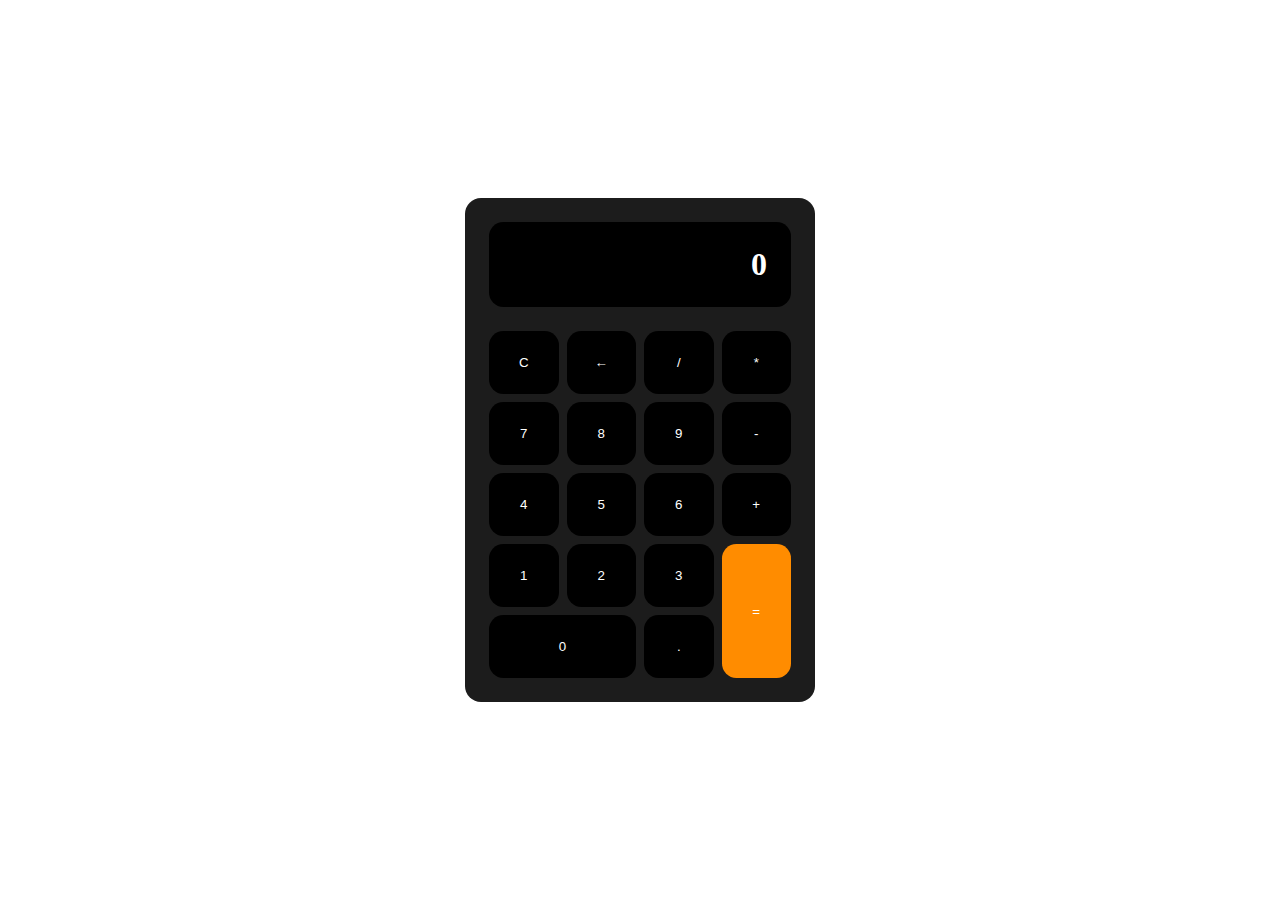
==== index.html @ 7c26b34b "Primera subida" ====
<!DOCTYPE html>
<html lang="es">
<head>
    <meta charset="UTF-8">
    <meta http-equiv="X-UA-Compatible" content="IE=edge">
    <meta name="viewport" content="width=device-width, initial-scale=1.0">
    <title>Calculadora Gian Wagner</title>
    <link rel="stylesheet" href="./css/main.css">
</head>
<body>

    <div class="calculadora">

        <div class="pantalla">0</div>

        <button id="c" class="btn">C</button>
        <button id="borrar" class="btn">←</button>
        <button class="btn">/</button>
        <button class="btn">*</button>
        <button class="btn">7</button>
        <button class="btn">8</button>
        <button class="btn">9</button>
        <button class="btn">-</button>
        <button class="btn">4</button>
        <button class="btn">5</button>
        <button class="btn">6</button>
        <button class="btn">+</button>
        <button class="btn">1</button>
        <button class="btn">2</button>
        <button class="btn">3</button>
        <button id="igual" class="btn">=</button>
        <button id="cero" class="btn">0</button>
        <button class="btn">.</button>
    </div>

    
    <script src="./js/main.js"></script>
</body>
</html>
---- css/main.css ----
* {
    margin: 0;
    padding: 0;
    box-sizing: border-box;
    font-family: sans-serif;
}

body {
    min-height: 100vh;
    background-color: #ffffff;
    display: grid;
    place-items: center;
}

.calculadora {
    background-color: #030303e6;
    color: white;
    width: 350px;
    max-width: 100%;
    padding: 1.5rem;
    border-radius: 1rem;
    display: grid;
    grid-template-columns: repeat(4, 1fr);
    gap: .5rem;
}

.pantalla {
    grid-column: 1 / -1;
    background-color: #000000;
    padding: 1.5rem;
    font-size: 2rem;
    text-align: right;
    border-radius: .9rem;
    margin-bottom: 1rem;
    font-family: Trebuchet MS;
    font-weight: 600;
}

.btn {
    background-color: #000000;;
    color: white;
    border: 0;
    padding: 1.5rem .5rem;
    display: flex;
    justify-content: center;
    align-items: center;
    border-radius: .9rem;
    cursor: pointer;
}

.btn:hover {
    background-color: #030303e6;
}

#cero {
    grid-column: span 2;
}

#igual {
    grid-row: span 2;
    background-color: #FF8C00;
}

#igual:hover {
    background-color: #f98354;
}
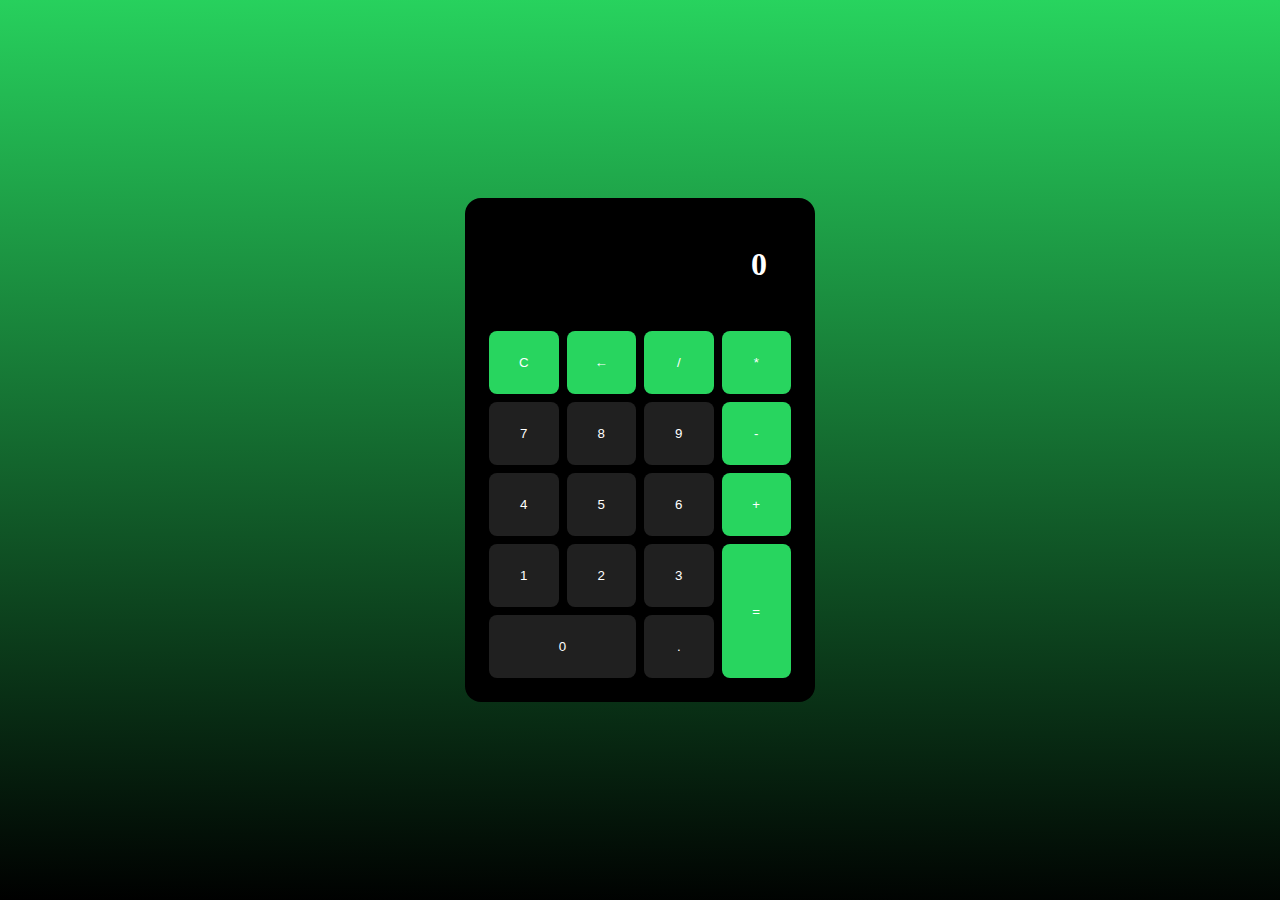
==== commit 95bbc6e5: "Update index.html" ====
--- a/index.html
+++ b/index.html
@@ -4,27 +4,27 @@
     <meta charset="UTF-8">
     <meta http-equiv="X-UA-Compatible" content="IE=edge">
     <meta name="viewport" content="width=device-width, initial-scale=1.0">
-    <title>Calculadora Gian Wagner</title>
+    <title>Calculadora Gian Emanuel Wagner</title>
     <link rel="stylesheet" href="./css/main.css">
 </head>
 <body>
 
     <div class="calculadora">
 
-        <div class="pantalla">0</div>
+        <div id="pantalla" class="pantalla">0</div>
 
         <button id="c" class="btn">C</button>
         <button id="borrar" class="btn">←</button>
-        <button class="btn">/</button>
-        <button class="btn">*</button>
+        <button id="dividir" class="btn">/</button>
+        <button id="multip" class="btn">*</button>
         <button class="btn">7</button>
         <button class="btn">8</button>
         <button class="btn">9</button>
-        <button class="btn">-</button>
+        <button id="menos" class="btn">-</button>
         <button class="btn">4</button>
         <button class="btn">5</button>
         <button class="btn">6</button>
-        <button class="btn">+</button>
+        <button id="mas" class="btn">+</button>
         <button class="btn">1</button>
         <button class="btn">2</button>
         <button class="btn">3</button>
@@ -36,4 +36,4 @@
     
     <script src="./js/main.js"></script>
 </body>
-</html>+</html>
--- a/css/main.css
+++ b/css/main.css
@@ -7,13 +7,15 @@
 
 body {
     min-height: 100vh;
+    background-image: linear-gradient(1deg, #000000, #28d55f);
     background-color: #ffffff;
-    display: grid;
-    place-items: center;
+    display: flex;
+    justify-content: center;
+    align-items: center;
 }
 
 .calculadora {
-    background-color: #030303e6;
+    background-color: #000000;
     color: white;
     width: 350px;
     max-width: 100%;
@@ -30,26 +32,26 @@
     padding: 1.5rem;
     font-size: 2rem;
     text-align: right;
-    border-radius: .9rem;
+    border-radius: .5rem;
     margin-bottom: 1rem;
     font-family: Trebuchet MS;
     font-weight: 600;
 }
 
 .btn {
-    background-color: #000000;;
+    background-color: #202020;
     color: white;
     border: 0;
-    padding: 1.5rem .5rem;
+    padding: 1.5rem 1.5rem;
     display: flex;
     justify-content: center;
     align-items: center;
-    border-radius: .9rem;
+    border-radius: .5rem;
     cursor: pointer;
 }
 
 .btn:hover {
-    background-color: #030303e6;
+    background-color: #cececebe;
 }
 
 #cero {
@@ -57,10 +59,56 @@
 }
 
 #igual {
+    background-color:  #28d55f;
     grid-row: span 2;
-    background-color: #FF8C00;
 }
 
 #igual:hover {
-    background-color: #f98354;
-}+    background-color: gray;
+}
+
+#mas {
+    background-color:  #28d55f;
+}
+#mas:hover {
+    background-color: gray;
+}
+
+#menos {
+    background-color:  #28d55f;
+}
+
+#menos:hover {
+    background-color: gray;
+
+}
+
+#multip {
+    background-color:  #28d55f;
+}
+
+#multip:hover {
+    background-color: #cececebe;
+
+}
+#dividir {
+    background-color:  #28d55f;
+}
+#dividir:hover {
+    background-color: gray;
+}
+
+#borrar {
+    background-color:  #28d55f;
+}
+#borrar:hover{
+    background-color: gray
+}
+
+#c {
+    background-color:  #28d55f;
+}
+
+#c:hover {
+    background-color: gray
+}
